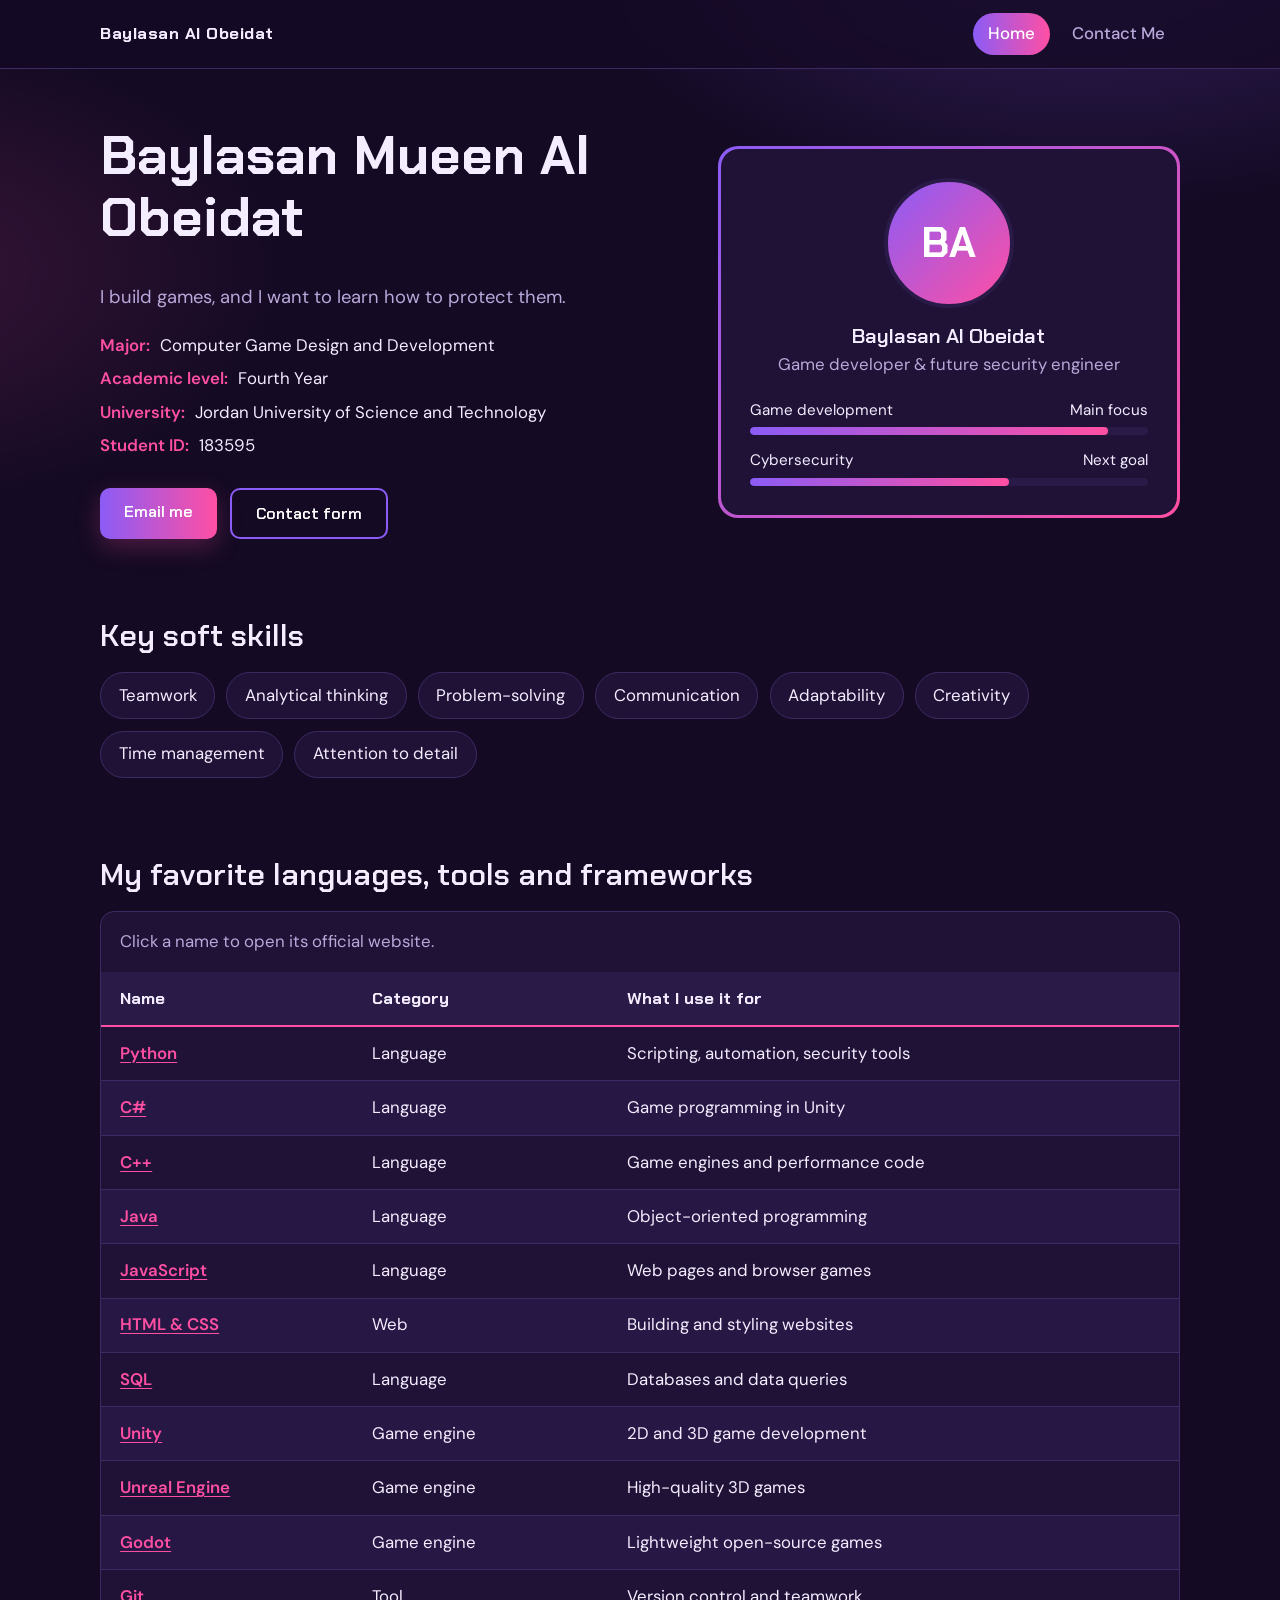
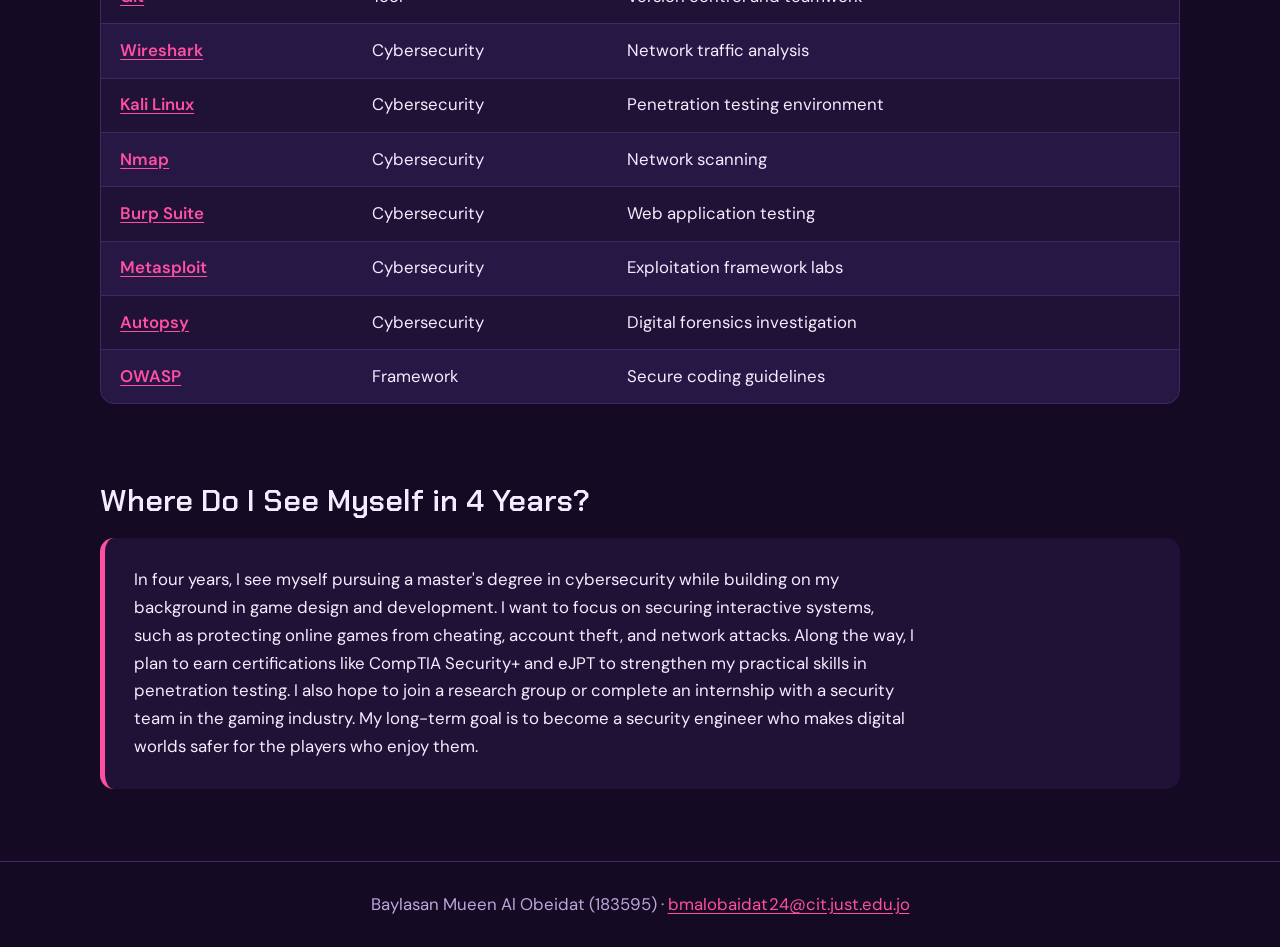
==== index.html @ 67cda0c3 "Add files via upload" ====
<!DOCTYPE html>
<html lang="en">
<head>
  <meta charset="UTF-8">
  <meta name="viewport" content="width=device-width, initial-scale=1">
  <title>183595 | Baylasan Mueen Al Obeidat</title>
  <meta name="description" content="Portfolio of Baylasan Mueen Al Obeidat, fourth-year Computer Game Design and Development student at JUST.">
  <link rel="preconnect" href="https://fonts.googleapis.com">
  <link rel="preconnect" href="https://fonts.gstatic.com" crossorigin>
  <link href="https://fonts.googleapis.com/css2?family=Chakra+Petch:wght@500;600;700&family=DM+Sans:wght@400;500;700&display=swap" rel="stylesheet">
  <link rel="stylesheet" href="style.css">
</head>
<body>

  <header class="site-header">
    <div class="wrap">
      <a class="brand" href="index.html">Baylasan Al Obeidat</a>
      <nav aria-label="Main menu">
        <ul class="menu">
          <li><a href="index.html" aria-current="page">Home</a></li>
          <li><a href="contact.html">Contact Me</a></li>
        </ul>
      </nav>
    </div>
  </header>

  <main class="wrap">

    <!-- HERO -->
    <section class="hero">
      <div>
        <h1>Baylasan Mueen Al Obeidat</h1>
        <p class="lead">I build games, and I want to learn how to protect them.</p>
        <ul class="meta">
          <li><strong>Major:</strong> Computer Game Design and Development</li>
          <li><strong>Academic level:</strong> Fourth Year</li>
          <li><strong>University:</strong> Jordan University of Science and Technology</li>
          <li><strong>Student ID:</strong> 183595</li>
        </ul>
        <div class="actions">
          <a class="btn" href="mailto:bmalobaidat24@cit.just.edu.jo">Email me</a>
          <a class="btn ghost" href="contact.html">Contact form</a>
        </div>
      </div>

      <!-- Professional photo: replace the initials with a photo by swapping the
           <span> below for: <img src="photo.jpg" alt="Baylasan Al Obeidat"> -->
      <aside class="player-card" aria-label="Profile summary">
        <div class="inner">
          <div class="avatar"><span aria-hidden="true">BA</span></div>
          <h2>Baylasan Al Obeidat</h2>
          <p class="role">Game developer &amp; future security engineer</p>
          <div class="stats">
            <div>
              <div class="stat-row"><span>Game development</span><span>Main focus</span></div>
              <div class="bar"><span style="width: 90%"></span></div>
            </div>
            <div>
              <div class="stat-row"><span>Cybersecurity</span><span>Next goal</span></div>
              <div class="bar"><span style="width: 65%"></span></div>
            </div>
          </div>
        </div>
      </aside>
    </section>

    <!-- SOFT SKILLS -->
    <section id="skills">
      <h2>Key soft skills</h2>
      <ul class="skills">
        <li>Teamwork</li>
        <li>Analytical thinking</li>
        <li>Problem-solving</li>
        <li>Communication</li>
        <li>Adaptability</li>
        <li>Creativity</li>
        <li>Time management</li>
        <li>Attention to detail</li>
      </ul>
    </section>

    <!-- TOOLS TABLE -->
    <section id="tools">
      <h2>My favorite languages, tools and frameworks</h2>
      <div class="table-scroll">
        <table>
          <caption>Click a name to open its official website.</caption>
          <thead>
            <tr><th scope="col">Name</th><th scope="col">Category</th><th scope="col">What I use it for</th></tr>
          </thead>
          <tbody>
            <tr><td><a href="https://www.python.org" target="_blank" rel="noopener">Python</a></td><td>Language</td><td>Scripting, automation, security tools</td></tr>
            <tr><td><a href="https://learn.microsoft.com/dotnet/csharp/" target="_blank" rel="noopener">C#</a></td><td>Language</td><td>Game programming in Unity</td></tr>
            <tr><td><a href="https://isocpp.org" target="_blank" rel="noopener">C++</a></td><td>Language</td><td>Game engines and performance code</td></tr>
            <tr><td><a href="https://dev.java" target="_blank" rel="noopener">Java</a></td><td>Language</td><td>Object-oriented programming</td></tr>
            <tr><td><a href="https://developer.mozilla.org/docs/Web/JavaScript" target="_blank" rel="noopener">JavaScript</a></td><td>Language</td><td>Web pages and browser games</td></tr>
            <tr><td><a href="https://developer.mozilla.org/docs/Web/HTML" target="_blank" rel="noopener">HTML &amp; CSS</a></td><td>Web</td><td>Building and styling websites</td></tr>
            <tr><td><a href="https://www.w3schools.com/sql/" target="_blank" rel="noopener">SQL</a></td><td>Language</td><td>Databases and data queries</td></tr>
            <tr><td><a href="https://unity.com" target="_blank" rel="noopener">Unity</a></td><td>Game engine</td><td>2D and 3D game development</td></tr>
            <tr><td><a href="https://www.unrealengine.com" target="_blank" rel="noopener">Unreal Engine</a></td><td>Game engine</td><td>High-quality 3D games</td></tr>
            <tr><td><a href="https://godotengine.org" target="_blank" rel="noopener">Godot</a></td><td>Game engine</td><td>Lightweight open-source games</td></tr>
            <tr><td><a href="https://git-scm.com" target="_blank" rel="noopener">Git</a></td><td>Tool</td><td>Version control and teamwork</td></tr>
            <tr><td><a href="https://www.wireshark.org" target="_blank" rel="noopener">Wireshark</a></td><td>Cybersecurity</td><td>Network traffic analysis</td></tr>
            <tr><td><a href="https://www.kali.org" target="_blank" rel="noopener">Kali Linux</a></td><td>Cybersecurity</td><td>Penetration testing environment</td></tr>
            <tr><td><a href="https://nmap.org" target="_blank" rel="noopener">Nmap</a></td><td>Cybersecurity</td><td>Network scanning</td></tr>
            <tr><td><a href="https://portswigger.net/burp" target="_blank" rel="noopener">Burp Suite</a></td><td>Cybersecurity</td><td>Web application testing</td></tr>
            <tr><td><a href="https://www.metasploit.com" target="_blank" rel="noopener">Metasploit</a></td><td>Cybersecurity</td><td>Exploitation framework labs</td></tr>
            <tr><td><a href="https://www.sleuthkit.org/autopsy/" target="_blank" rel="noopener">Autopsy</a></td><td>Cybersecurity</td><td>Digital forensics investigation</td></tr>
            <tr><td><a href="https://owasp.org" target="_blank" rel="noopener">OWASP</a></td><td>Framework</td><td>Secure coding guidelines</td></tr>
          </tbody>
        </table>
      </div>
    </section>

    <!-- FUTURE GOALS -->
    <section id="future">
      <h2>Where Do I See Myself in 4 Years?</h2>
      <div class="goals">
        <p>In four years, I see myself pursuing a master's degree in cybersecurity while building on my background in game design and development. I want to focus on securing interactive systems, such as protecting online games from cheating, account theft, and network attacks. Along the way, I plan to earn certifications like CompTIA Security+ and eJPT to strengthen my practical skills in penetration testing. I also hope to join a research group or complete an internship with a security team in the gaming industry. My long-term goal is to become a security engineer who makes digital worlds safer for the players who enjoy them.</p>
      </div>
    </section>

  </main>

  <footer class="site-footer">
    <div class="wrap">
      <p>Baylasan Mueen Al Obeidat (183595) &middot; <a href="mailto:bmalobaidat24@cit.just.edu.jo">bmalobaidat24@cit.just.edu.jo</a></p>
    </div>
  </footer>

</body>
</html>
---- style.css ----
/* ============ Tokens ============ */
:root {
  --bg: #140a24;
  --surface: #1f1236;
  --surface-2: #2a1a47;
  --line: #3d2a63;
  --purple: #8b5cf6;
  --pink: #ff4fa3;
  --text: #f4ecff;
  --muted: #b9a8da;
  --radius: 14px;
  --font-head: "Chakra Petch", "Trebuchet MS", sans-serif;
  --font-body: "DM Sans", "Segoe UI", Arial, sans-serif;
}

/* ============ Base ============ */
*, *::before, *::after { box-sizing: border-box; }
html { scroll-behavior: smooth; }
body {
  margin: 0;
  font-family: var(--font-body);
  font-size: 1.05rem;
  line-height: 1.65;
  color: var(--text);
  background:
    radial-gradient(900px 500px at 85% -10%, rgba(139, 92, 246, .28), transparent 60%),
    radial-gradient(700px 400px at -10% 30%, rgba(255, 79, 163, .16), transparent 60%),
    var(--bg);
  background-attachment: fixed;
}
h1, h2, h3 { font-family: var(--font-head); line-height: 1.15; margin: 0 0 .6em; }
h1 { font-size: clamp(2rem, 5vw, 3.4rem); font-weight: 700; }
h2 { font-size: clamp(1.4rem, 3vw, 1.9rem); font-weight: 600; }
p { max-width: 65ch; margin: 0 0 1em; }
a { color: var(--pink); text-underline-offset: 3px; }
a:hover { color: #ff86c0; }
:focus-visible { outline: 3px solid var(--pink); outline-offset: 3px; border-radius: 6px; }

.wrap { width: min(1080px, 100% - 2.5rem); margin-inline: auto; }
section { padding: 2.5rem 0; }

/* ============ Navigation ============ */
.site-header {
  position: sticky; top: 0; z-index: 10;
  background: rgba(20, 10, 36, .75);
  backdrop-filter: blur(10px);           /* self-learned: frosted glass */
  border-bottom: 1px solid var(--line);
}
.site-header .wrap {
  display: flex; align-items: center; justify-content: space-between;
  padding: .8rem 0;
}
.brand { font-family: var(--font-head); font-weight: 700; color: var(--text); text-decoration: none; letter-spacing: .5px; }
.menu { display: flex; gap: .4rem; list-style: none; margin: 0; padding: 0; }
.menu a {
  display: block; padding: .45rem .95rem; border-radius: 999px;
  color: var(--muted); text-decoration: none; font-weight: 500;
  transition: background .2s, color .2s;
}
.menu a:hover { background: var(--surface-2); color: var(--text); }
.menu a[aria-current="page"] { background: linear-gradient(90deg, var(--purple), var(--pink)); color: #fff; }

/* ============ Hero ============ */
.hero { display: grid; grid-template-columns: 1.25fr 1fr; gap: 2.5rem; align-items: center; padding-top: 3.5rem; }
.hero .lead { color: var(--muted); font-size: 1.15rem; }
.meta { list-style: none; padding: 0; margin: 1.2rem 0 1.8rem; display: grid; gap: .35rem; }
.meta strong { color: var(--pink); font-weight: 600; margin-right: .35rem; }

.btn {
  display: inline-block; border: 0; cursor: pointer;
  padding: .8rem 1.5rem; border-radius: 10px;
  font: 600 1rem var(--font-head); text-decoration: none; color: #fff;
  background: linear-gradient(90deg, var(--purple), var(--pink));
  box-shadow: 0 8px 24px rgba(255, 79, 163, .25);
  transition: transform .15s, box-shadow .15s;
}
.btn:hover { transform: translateY(-2px); color: #fff; box-shadow: 0 12px 28px rgba(255, 79, 163, .35); }
.btn.ghost { background: transparent; border: 2px solid var(--purple); box-shadow: none; }
.btn.ghost:hover { background: var(--surface-2); }
.actions { display: flex; flex-wrap: wrap; gap: .8rem; }

/* Player card (replaces photo) */
.player-card {
  padding: 3px; border-radius: 20px;
  background: linear-gradient(135deg, var(--purple), var(--pink));
}
.player-card .inner { background: var(--surface); border-radius: 18px; padding: 1.8rem; text-align: center; }
.avatar {
  width: 130px; aspect-ratio: 1; margin: 0 auto 1rem; border-radius: 50%;
  display: grid; place-items: center;
  font: 700 2.6rem var(--font-head); color: #fff;
  background: linear-gradient(135deg, var(--purple), var(--pink));
  border: 4px solid var(--surface-2);
}
.avatar img { width: 100%; height: 100%; object-fit: cover; border-radius: 50%; }
.player-card h2 { font-size: 1.3rem; margin-bottom: .2rem; }
.player-card .role { color: var(--muted); margin: 0 auto 1.2rem; }
.stats { text-align: left; display: grid; gap: .8rem; }
.stat-row { display: flex; justify-content: space-between; font-size: .95rem; }
.bar { height: 8px; border-radius: 99px; background: var(--surface-2); overflow: hidden; margin-top: .3rem; }
.bar > span { display: block; height: 100%; border-radius: 99px; background: linear-gradient(90deg, var(--purple), var(--pink)); }

/* ============ Skills ============ */
.skills { list-style: none; padding: 0; margin: 0; display: flex; flex-wrap: wrap; gap: .7rem; }
.skills li {
  padding: .55rem 1.1rem; border-radius: 999px;
  background: var(--surface); border: 1px solid var(--line);
}
.skills li:hover { border-color: var(--pink); }

/* ============ Table ============ */
.table-scroll { overflow-x: auto; border: 1px solid var(--line); border-radius: var(--radius); background: var(--surface); }
table { width: 100%; border-collapse: collapse; min-width: 560px; }
caption { text-align: left; padding: 1rem 1.2rem; color: var(--muted); caption-side: top; }
th, td { padding: .8rem 1.2rem; text-align: left; }
thead th { background: var(--surface-2); font-family: var(--font-head); border-bottom: 2px solid var(--pink); }
tbody tr + tr td { border-top: 1px solid var(--line); }
tbody tr:nth-child(even) { background: rgba(139, 92, 246, .07); }
tbody tr:hover { background: rgba(255, 79, 163, .1); }
td:first-child { font-weight: 600; }

/* ============ Goals ============ */
.goals {
  padding: 1.8rem; border-radius: var(--radius);
  background: var(--surface); border-left: 5px solid var(--pink);
}
.goals p:last-child { margin-bottom: 0; }

/* ============ Contact form ============ */
.form-card {
  max-width: 640px; padding: 2rem; border-radius: var(--radius);
  background: var(--surface); border: 1px solid var(--line);
}
.field { margin-bottom: 1.3rem; }
label { display: block; margin-bottom: .4rem; font-weight: 600; }
input, select, textarea {
  width: 100%; padding: .75rem 1rem; border-radius: 10px;
  border: 2px solid var(--line); background: var(--bg); color: var(--text);
  font: inherit; transition: border-color .2s;
}
input:focus, select:focus, textarea:focus { outline: none; border-color: var(--purple); box-shadow: 0 0 0 4px rgba(139, 92, 246, .25); }
textarea { min-height: 150px; resize: vertical; }
.invalid { border-color: #ff6b8b; }
.error { min-height: 1.4em; margin: 0 0 1rem; color: #ff8fa8; font-weight: 500; }

/* ============ Footer ============ */
.site-footer { margin-top: 2rem; padding: 1.8rem 0; border-top: 1px solid var(--line); color: var(--muted); text-align: center; }
.site-footer p { margin: 0 auto; }

/* ============ Responsive ============ */
@media (max-width: 780px) {
  .hero { grid-template-columns: 1fr; padding-top: 2rem; }
  .player-card { order: -1; }
  .site-header .wrap { flex-direction: column; gap: .5rem; }
}
@media (prefers-reduced-motion: reduce) {
  * { transition: none !important; scroll-behavior: auto !important; }
}
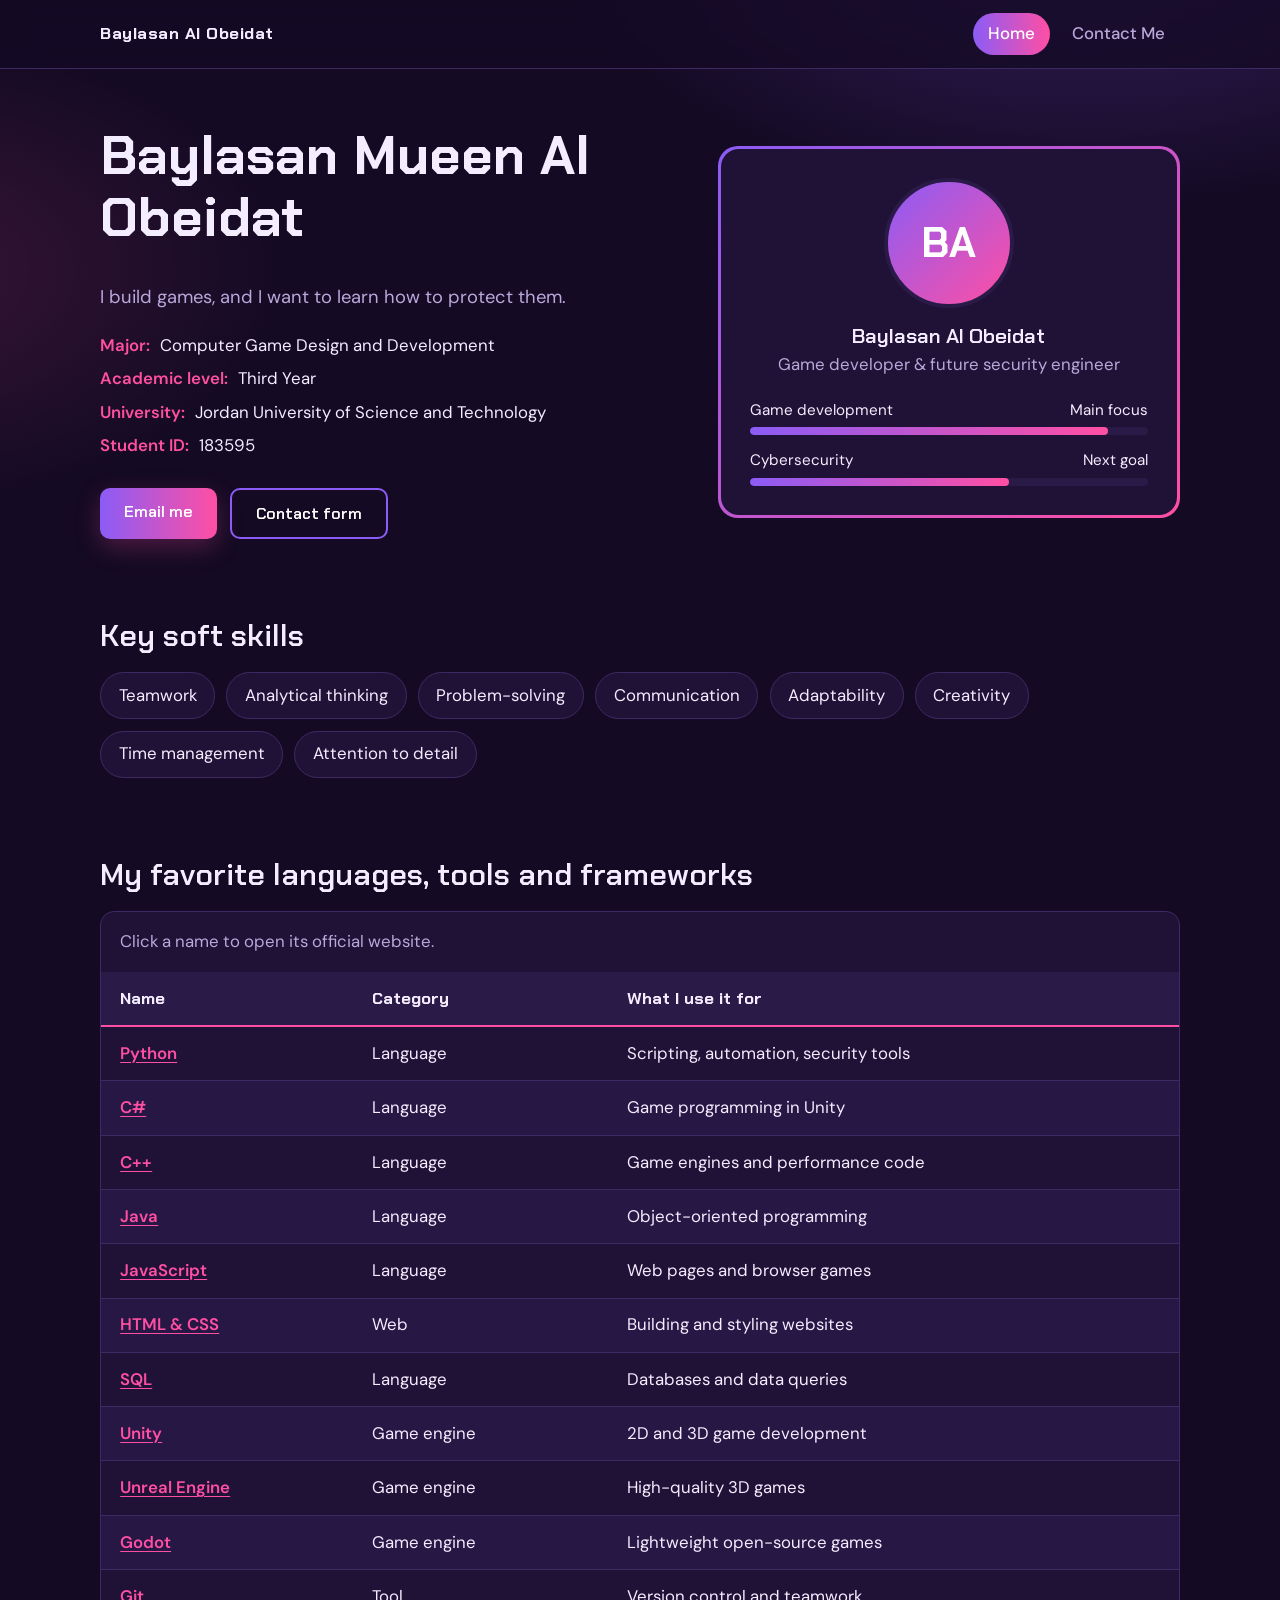
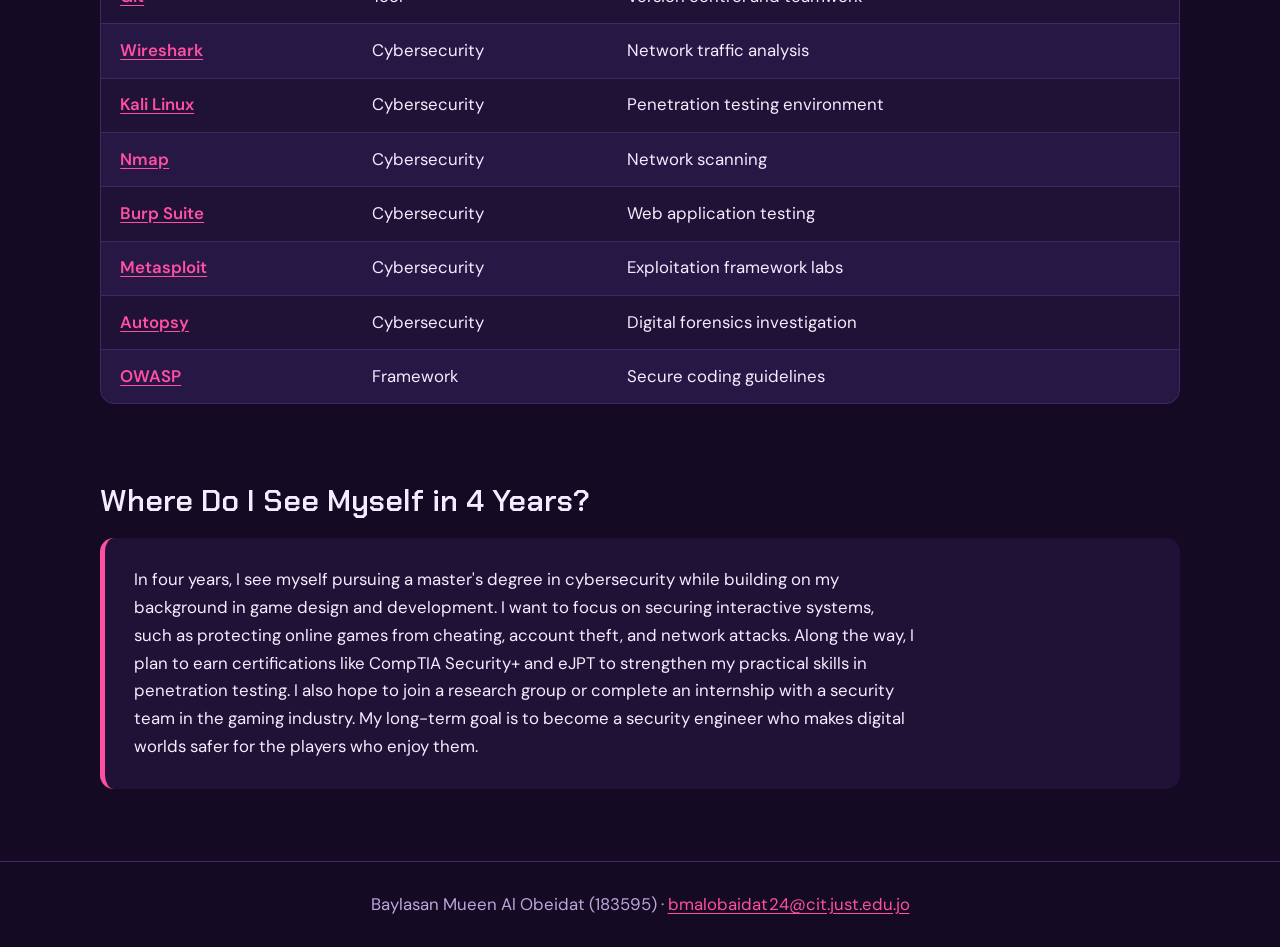
==== commit b9a040a0: "Update index.html" ====
--- a/index.html
+++ b/index.html
@@ -4,7 +4,7 @@
   <meta charset="UTF-8">
   <meta name="viewport" content="width=device-width, initial-scale=1">
   <title>183595 | Baylasan Mueen Al Obeidat</title>
-  <meta name="description" content="Portfolio of Baylasan Mueen Al Obeidat, fourth-year Computer Game Design and Development student at JUST.">
+  <meta name="description" content="Portfolio of Baylasan Mueen Al Obeidat, Third-year Computer Game Design and Development student at JUST.">
   <link rel="preconnect" href="https://fonts.googleapis.com">
   <link rel="preconnect" href="https://fonts.gstatic.com" crossorigin>
   <link href="https://fonts.googleapis.com/css2?family=Chakra+Petch:wght@500;600;700&family=DM+Sans:wght@400;500;700&display=swap" rel="stylesheet">
@@ -33,7 +33,7 @@
         <p class="lead">I build games, and I want to learn how to protect them.</p>
         <ul class="meta">
           <li><strong>Major:</strong> Computer Game Design and Development</li>
-          <li><strong>Academic level:</strong> Fourth Year</li>
+          <li><strong>Academic level:</strong> Third Year</li>
           <li><strong>University:</strong> Jordan University of Science and Technology</li>
           <li><strong>Student ID:</strong> 183595</li>
         </ul>
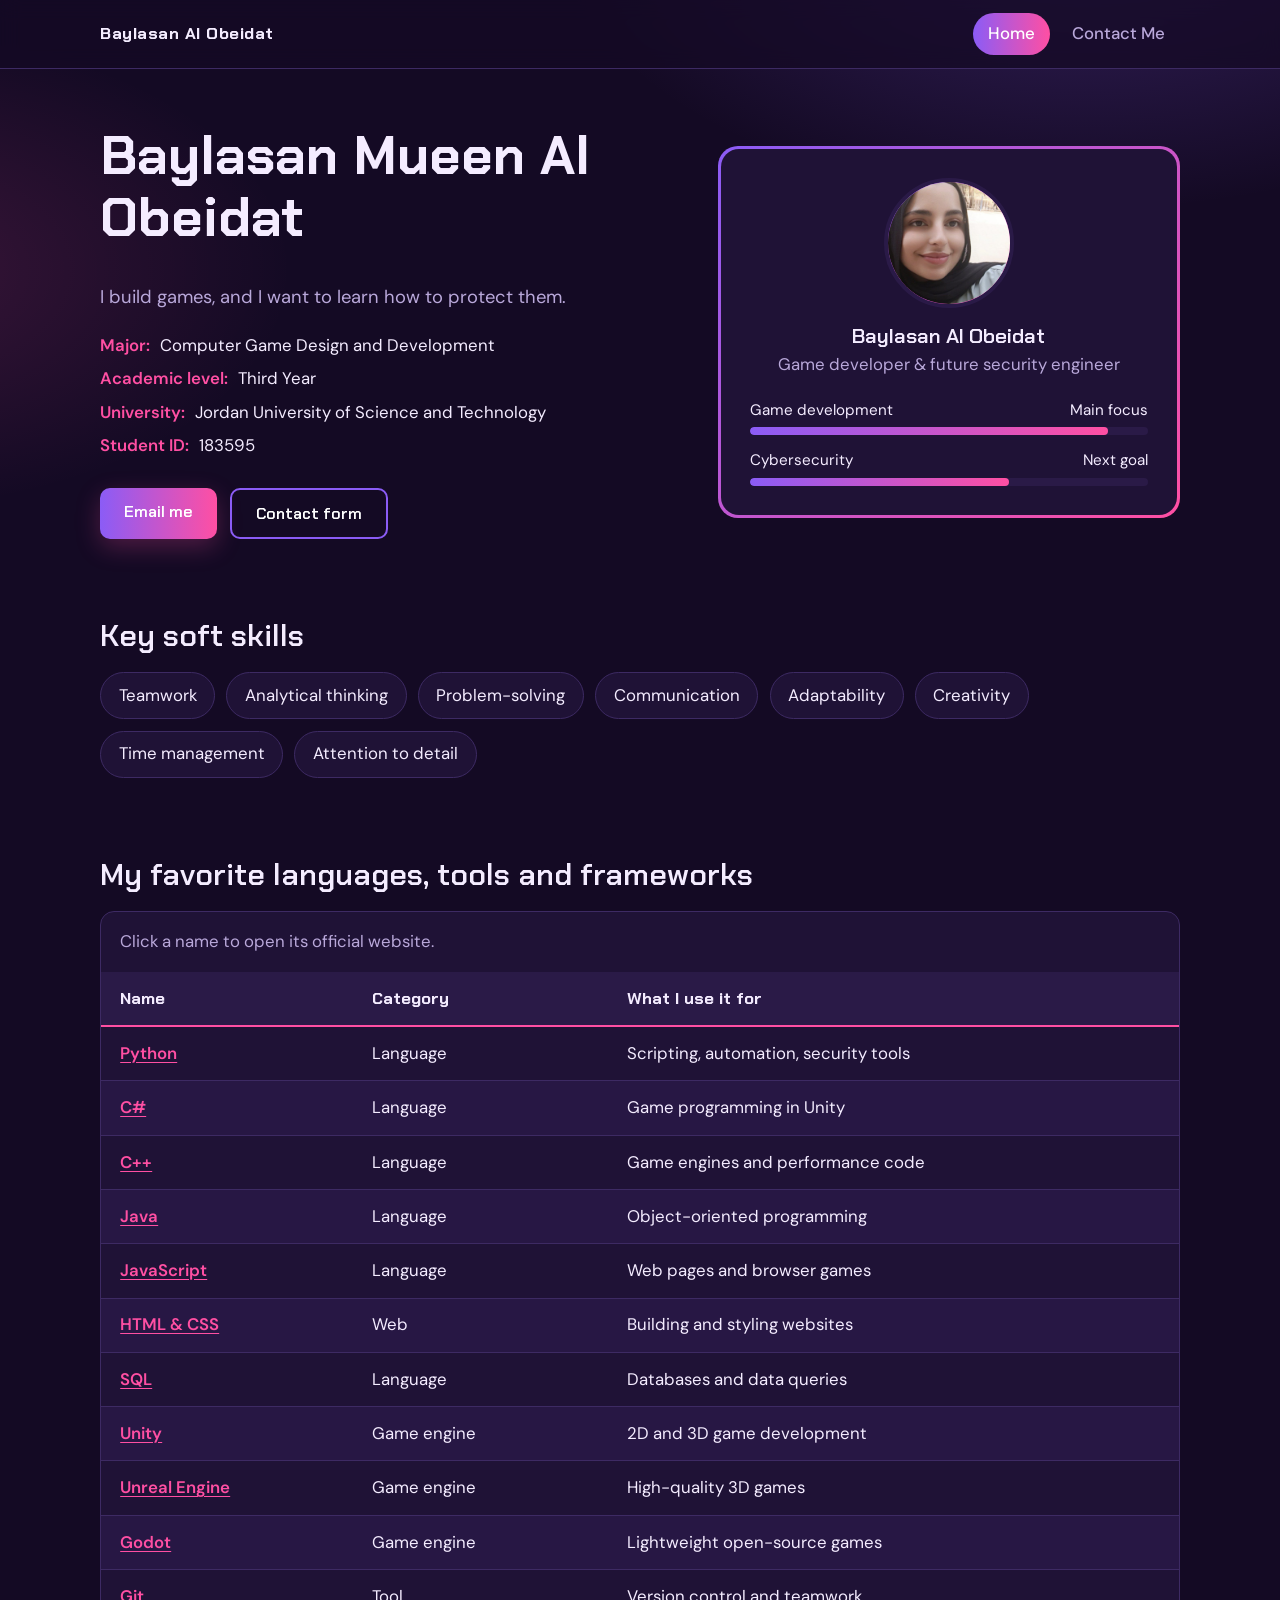
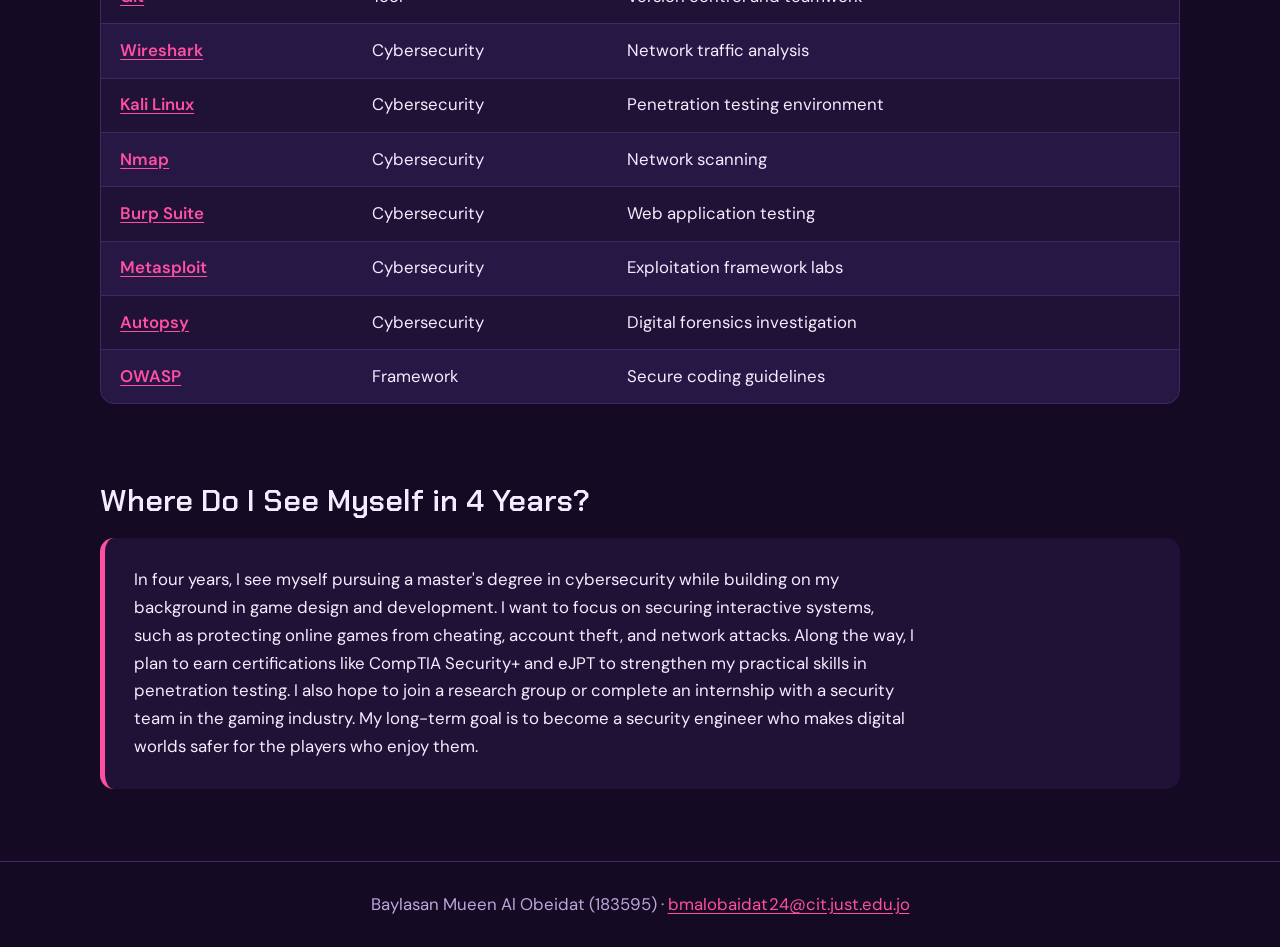
==== commit 7809e46f: "Update avatar in player card to use image Replaced initials avatar with an image in the player card." ====
--- a/index.html
+++ b/index.html
@@ -47,7 +47,7 @@
            <span> below for: <img src="photo.jpg" alt="Baylasan Al Obeidat"> -->
       <aside class="player-card" aria-label="Profile summary">
         <div class="inner">
-          <div class="avatar"><span aria-hidden="true">BA</span></div>
+          <div class="avatar"><img src="photo.jpg" alt="Baylasan Al Obeidat"></div>
           <h2>Baylasan Al Obeidat</h2>
           <p class="role">Game developer &amp; future security engineer</p>
           <div class="stats">
